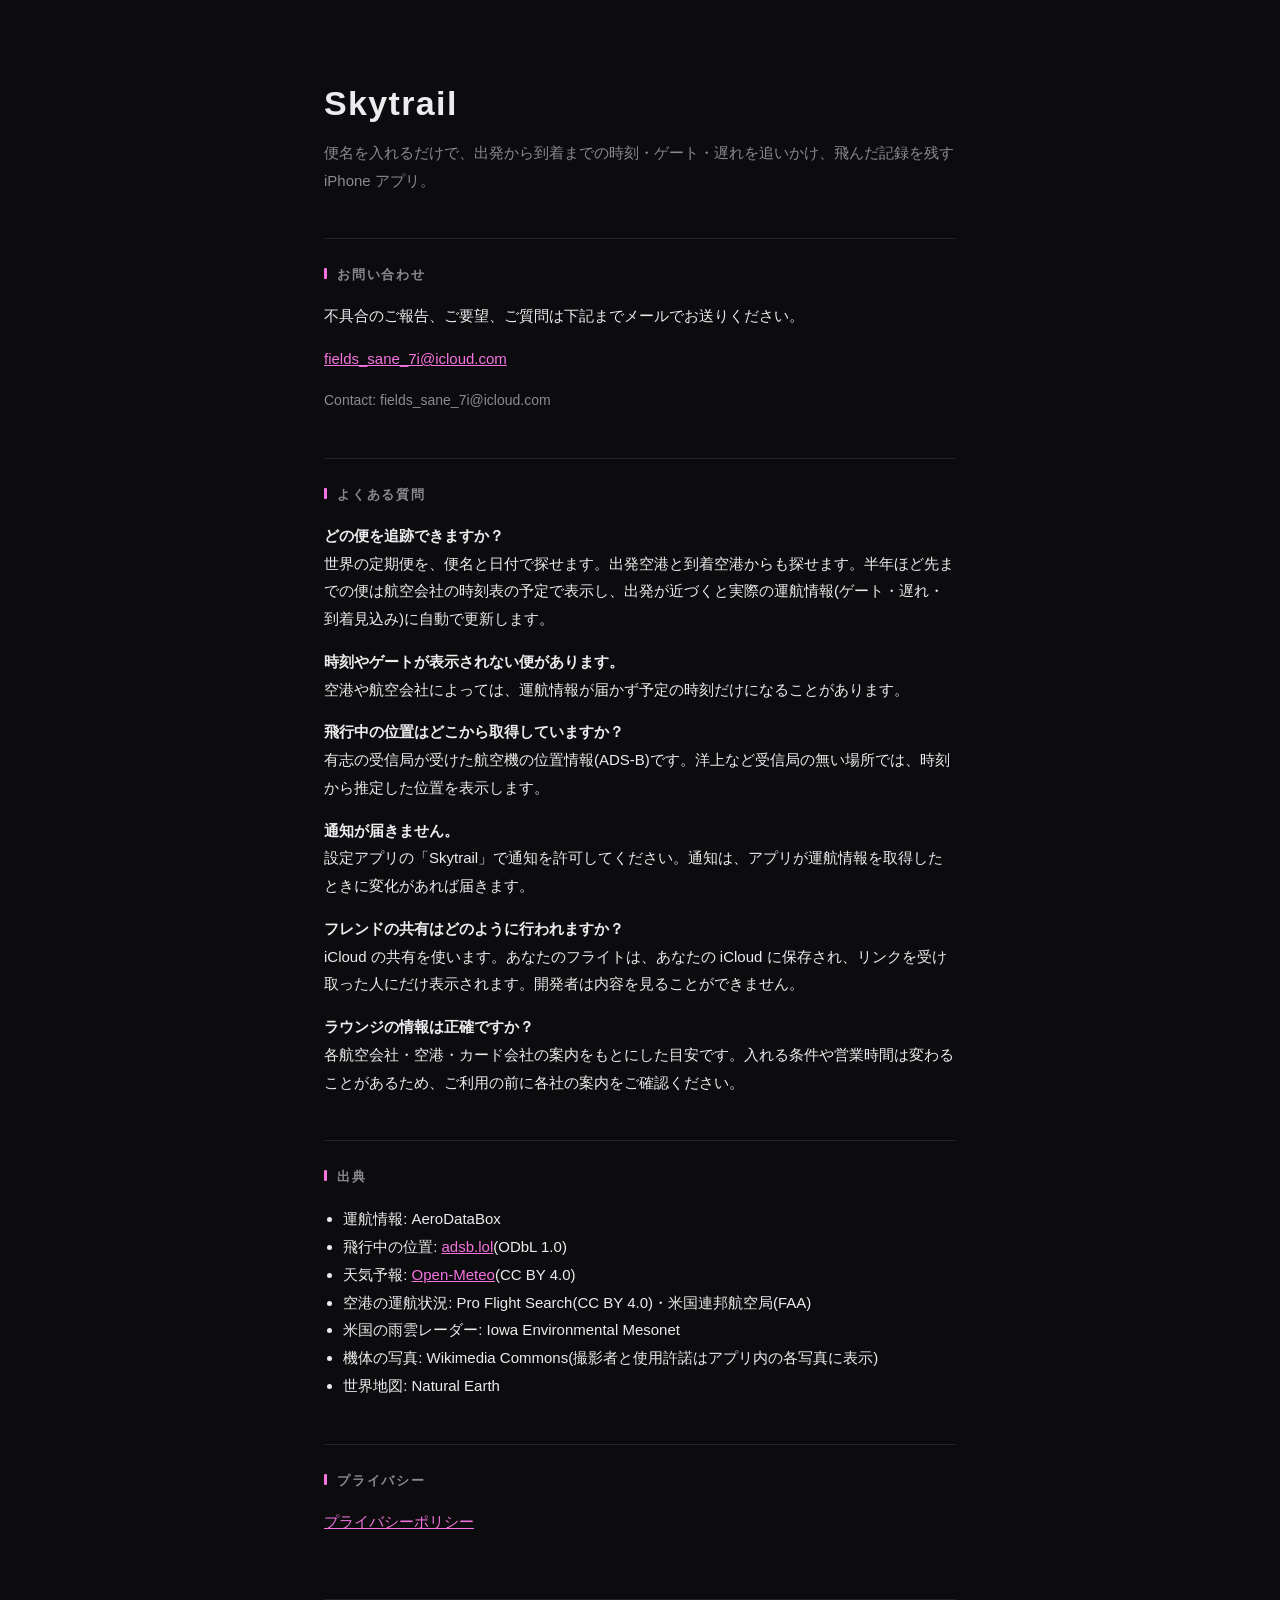
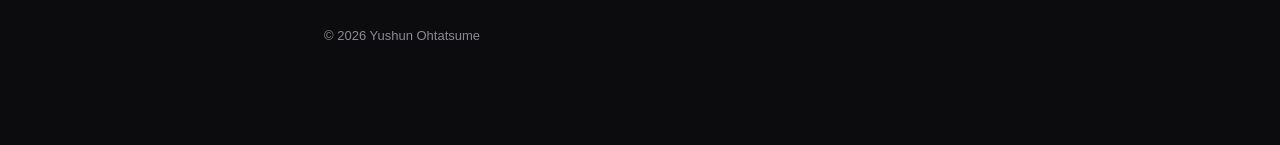
==== index.html @ 8d168e27 "Skytrail サポートとプライバシーポリシー Co-Authored-By: Claude Opus 5.5 <noreply@anthropic.com>" ====
<!DOCTYPE html>
<html lang="ja">
<head>
<meta charset="utf-8">
<meta name="viewport" content="width=device-width, initial-scale=1">
<title>Skytrail — サポート</title>
<link rel="stylesheet" href="style.css">
</head>
<body>
<main>
  <div class="mark">Skytrail</div>
  <p class="lead">便名を入れるだけで、出発から到着までの時刻・ゲート・遅れを追いかけ、飛んだ記録を残す iPhone アプリ。</p>

  <h2>お問い合わせ</h2>
  <p>不具合のご報告、ご要望、ご質問は下記までメールでお送りください。</p>
  <p><a href="mailto:fields_sane_7i@icloud.com">fields_sane_7i@icloud.com</a></p>
  <p class="en">Contact: fields_sane_7i@icloud.com</p>

  <h2>よくある質問</h2>
  <p><strong>どの便を追跡できますか？</strong><br>世界の定期便を、便名と日付で探せます。出発空港と到着空港からも探せます。半年ほど先までの便は航空会社の時刻表の予定で表示し、出発が近づくと実際の運航情報(ゲート・遅れ・到着見込み)に自動で更新します。</p>
  <p><strong>時刻やゲートが表示されない便があります。</strong><br>空港や航空会社によっては、運航情報が届かず予定の時刻だけになることがあります。</p>
  <p><strong>飛行中の位置はどこから取得していますか？</strong><br>有志の受信局が受けた航空機の位置情報(ADS-B)です。洋上など受信局の無い場所では、時刻から推定した位置を表示します。</p>
  <p><strong>通知が届きません。</strong><br>設定アプリの「Skytrail」で通知を許可してください。通知は、アプリが運航情報を取得したときに変化があれば届きます。</p>
  <p><strong>フレンドの共有はどのように行われますか？</strong><br>iCloud の共有を使います。あなたのフライトは、あなたの iCloud に保存され、リンクを受け取った人にだけ表示されます。開発者は内容を見ることができません。</p>
  <p><strong>ラウンジの情報は正確ですか？</strong><br>各航空会社・空港・カード会社の案内をもとにした目安です。入れる条件や営業時間は変わることがあるため、ご利用の前に各社の案内をご確認ください。</p>

  <h2>出典</h2>
  <ul>
    <li>運航情報: AeroDataBox</li>
    <li>飛行中の位置: <a href="https://adsb.lol/">adsb.lol</a>(ODbL 1.0)</li>
    <li>天気予報: <a href="https://open-meteo.com/">Open-Meteo</a>(CC BY 4.0)</li>
    <li>空港の運航状況: Pro Flight Search(CC BY 4.0)・米国連邦航空局(FAA)</li>
    <li>米国の雨雲レーダー: Iowa Environmental Mesonet</li>
    <li>機体の写真: Wikimedia Commons(撮影者と使用許諾はアプリ内の各写真に表示)</li>
    <li>世界地図: Natural Earth</li>
  </ul>

  <h2>プライバシー</h2>
  <p><a href="privacy.html">プライバシーポリシー</a></p>

  <footer>© 2026 Yushun Ohtatsume</footer>
</main>
</body>
</html>
---- style.css ----
:root { --bg:#0c0c0e; --ink:#ececee; --mid:#8a8a90; --line:#232327; --accent:#f573e0; }
* { box-sizing: border-box; }
body { margin:0; background:var(--bg); color:var(--ink);
  font-family:-apple-system,BlinkMacSystemFont,"Hiragino Sans","Noto Sans JP",sans-serif;
  line-height:1.85; -webkit-font-smoothing:antialiased; }
main { max-width:680px; margin:0 auto; padding:72px 24px 96px; }
.mark { font-size:34px; font-weight:700; letter-spacing:0.04em; }
.lead { color:var(--mid); margin-top:4px; }
h2 { font-size:13px; letter-spacing:0.14em; color:var(--mid); margin:44px 0 12px; padding-top:24px; border-top:1px solid var(--line); }
h2::before { content:""; display:inline-block; width:3px; height:11px; background:var(--accent); margin-right:10px; border-radius:1px; }
p, li { font-size:15px; }
ul { padding-left:1.2em; }
a { color:var(--accent); }
code { font-family:ui-monospace,SFMono-Regular,Menlo,monospace; font-size:13px; color:var(--mid); }
.en { color:var(--mid); font-size:14px; }
footer { margin-top:64px; padding-top:24px; border-top:1px solid var(--line); color:var(--mid); font-size:13px; }
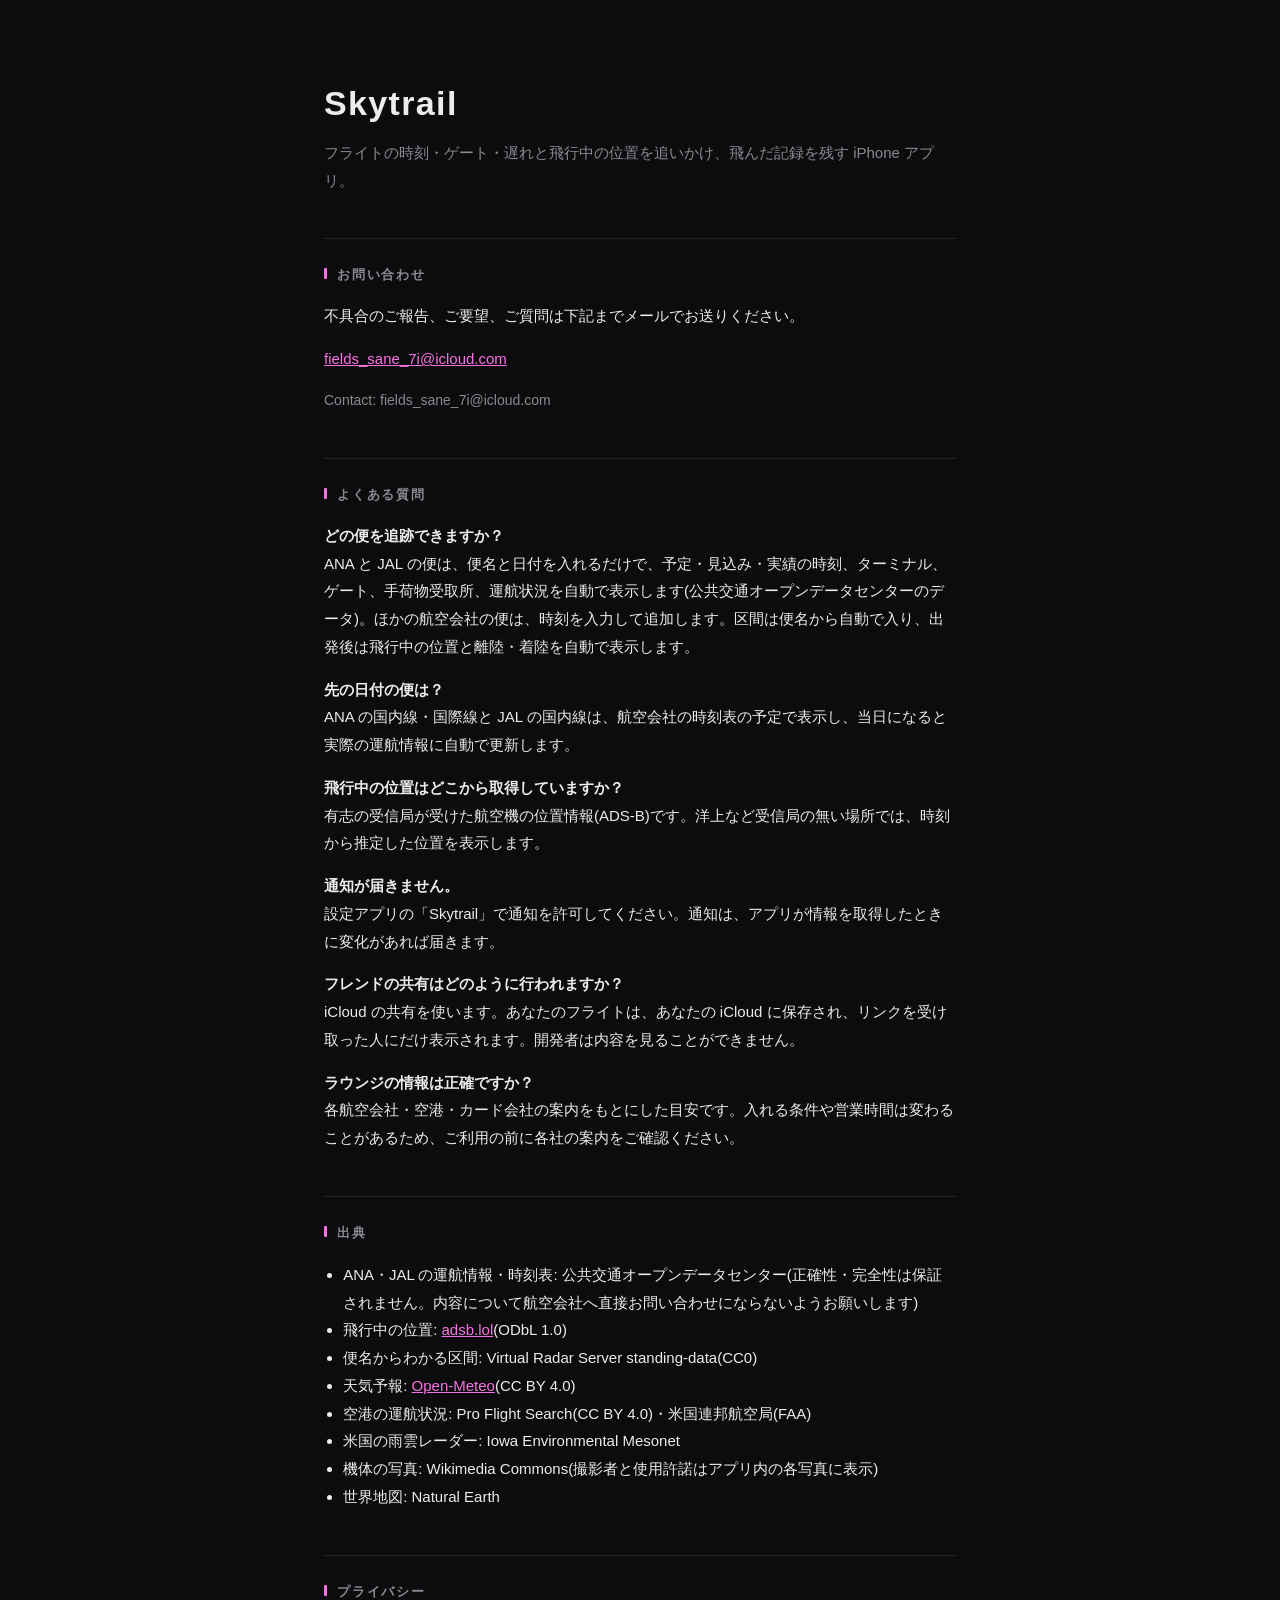
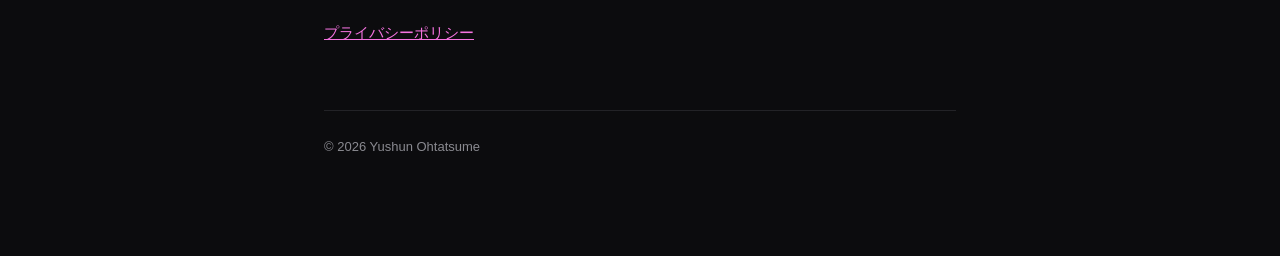
==== commit 32d8771c: "データの取り方を公共交通オープンデータ・adsb.lol・VRS standing-data に合わせて改定 Co-Authored-By: Claude Opus 5.5 <noreply@anth" ====
--- a/index.html
+++ b/index.html
@@ -9,7 +9,7 @@
 <body>
 <main>
   <div class="mark">Skytrail</div>
-  <p class="lead">便名を入れるだけで、出発から到着までの時刻・ゲート・遅れを追いかけ、飛んだ記録を残す iPhone アプリ。</p>
+  <p class="lead">フライトの時刻・ゲート・遅れと飛行中の位置を追いかけ、飛んだ記録を残す iPhone アプリ。</p>
 
   <h2>お問い合わせ</h2>
   <p>不具合のご報告、ご要望、ご質問は下記までメールでお送りください。</p>
@@ -17,17 +17,18 @@
   <p class="en">Contact: fields_sane_7i@icloud.com</p>
 
   <h2>よくある質問</h2>
-  <p><strong>どの便を追跡できますか？</strong><br>世界の定期便を、便名と日付で探せます。出発空港と到着空港からも探せます。半年ほど先までの便は航空会社の時刻表の予定で表示し、出発が近づくと実際の運航情報(ゲート・遅れ・到着見込み)に自動で更新します。</p>
-  <p><strong>時刻やゲートが表示されない便があります。</strong><br>空港や航空会社によっては、運航情報が届かず予定の時刻だけになることがあります。</p>
+  <p><strong>どの便を追跡できますか？</strong><br>ANA と JAL の便は、便名と日付を入れるだけで、予定・見込み・実績の時刻、ターミナル、ゲート、手荷物受取所、運航状況を自動で表示します(公共交通オープンデータセンターのデータ)。ほかの航空会社の便は、時刻を入力して追加します。区間は便名から自動で入り、出発後は飛行中の位置と離陸・着陸を自動で表示します。</p>
+  <p><strong>先の日付の便は？</strong><br>ANA の国内線・国際線と JAL の国内線は、航空会社の時刻表の予定で表示し、当日になると実際の運航情報に自動で更新します。</p>
   <p><strong>飛行中の位置はどこから取得していますか？</strong><br>有志の受信局が受けた航空機の位置情報(ADS-B)です。洋上など受信局の無い場所では、時刻から推定した位置を表示します。</p>
-  <p><strong>通知が届きません。</strong><br>設定アプリの「Skytrail」で通知を許可してください。通知は、アプリが運航情報を取得したときに変化があれば届きます。</p>
+  <p><strong>通知が届きません。</strong><br>設定アプリの「Skytrail」で通知を許可してください。通知は、アプリが情報を取得したときに変化があれば届きます。</p>
   <p><strong>フレンドの共有はどのように行われますか？</strong><br>iCloud の共有を使います。あなたのフライトは、あなたの iCloud に保存され、リンクを受け取った人にだけ表示されます。開発者は内容を見ることができません。</p>
   <p><strong>ラウンジの情報は正確ですか？</strong><br>各航空会社・空港・カード会社の案内をもとにした目安です。入れる条件や営業時間は変わることがあるため、ご利用の前に各社の案内をご確認ください。</p>
 
   <h2>出典</h2>
   <ul>
-    <li>運航情報: AeroDataBox</li>
+    <li>ANA・JAL の運航情報・時刻表: 公共交通オープンデータセンター(正確性・完全性は保証されません。内容について航空会社へ直接お問い合わせにならないようお願いします)</li>
     <li>飛行中の位置: <a href="https://adsb.lol/">adsb.lol</a>(ODbL 1.0)</li>
+    <li>便名からわかる区間: Virtual Radar Server standing-data(CC0)</li>
     <li>天気予報: <a href="https://open-meteo.com/">Open-Meteo</a>(CC BY 4.0)</li>
     <li>空港の運航状況: Pro Flight Search(CC BY 4.0)・米国連邦航空局(FAA)</li>
     <li>米国の雨雲レーダー: Iowa Environmental Mesonet</li>
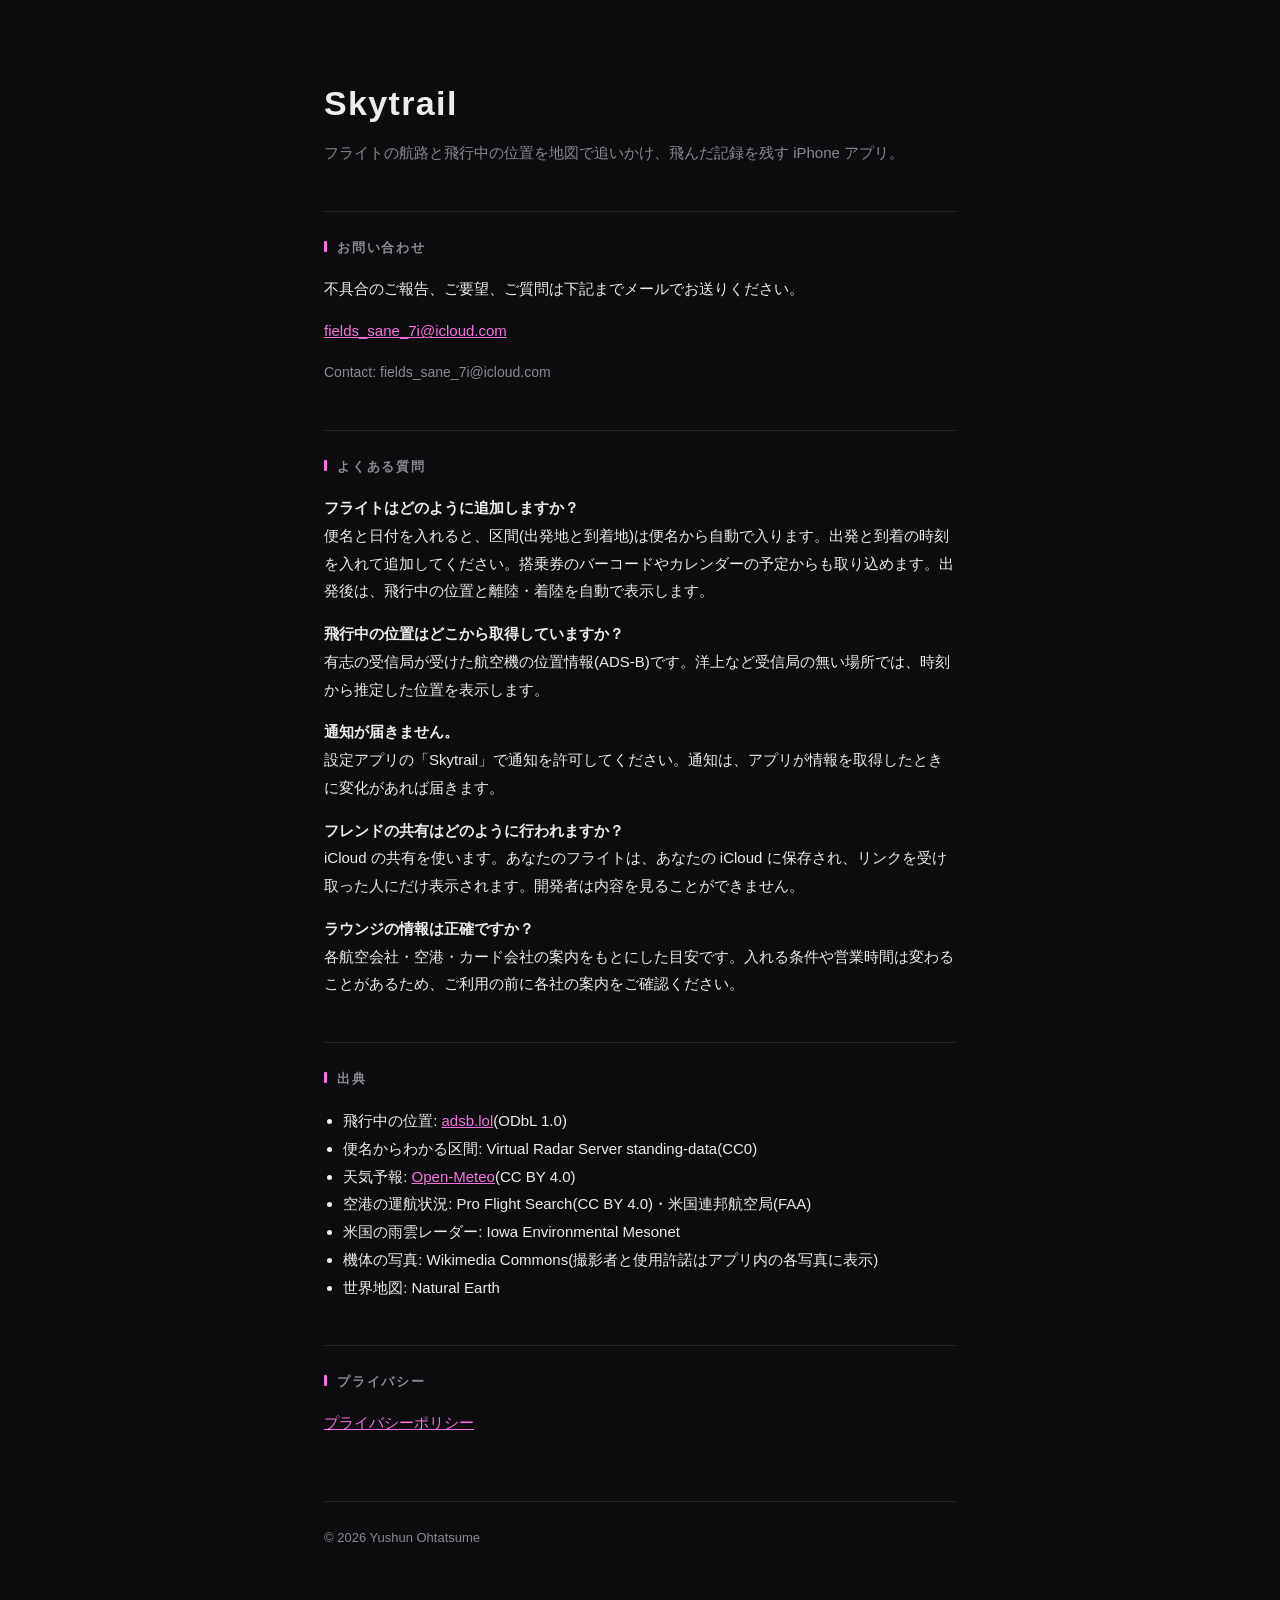
==== commit 5db02053: "1.0 の機能に合わせて改定(運航情報の自動取得は次の版) Co-Authored-By: Claude Opus 5.5 <noreply@anthropic.com>" ====
--- a/index.html
+++ b/index.html
@@ -9,7 +9,7 @@
 <body>
 <main>
   <div class="mark">Skytrail</div>
-  <p class="lead">フライトの時刻・ゲート・遅れと飛行中の位置を追いかけ、飛んだ記録を残す iPhone アプリ。</p>
+  <p class="lead">フライトの航路と飛行中の位置を地図で追いかけ、飛んだ記録を残す iPhone アプリ。</p>
 
   <h2>お問い合わせ</h2>
   <p>不具合のご報告、ご要望、ご質問は下記までメールでお送りください。</p>
@@ -17,8 +17,7 @@
   <p class="en">Contact: fields_sane_7i@icloud.com</p>
 
   <h2>よくある質問</h2>
-  <p><strong>どの便を追跡できますか？</strong><br>ANA と JAL の便は、便名と日付を入れるだけで、予定・見込み・実績の時刻、ターミナル、ゲート、手荷物受取所、運航状況を自動で表示します(公共交通オープンデータセンターのデータ)。ほかの航空会社の便は、時刻を入力して追加します。区間は便名から自動で入り、出発後は飛行中の位置と離陸・着陸を自動で表示します。</p>
-  <p><strong>先の日付の便は？</strong><br>ANA の国内線・国際線と JAL の国内線は、航空会社の時刻表の予定で表示し、当日になると実際の運航情報に自動で更新します。</p>
+  <p><strong>フライトはどのように追加しますか？</strong><br>便名と日付を入れると、区間(出発地と到着地)は便名から自動で入ります。出発と到着の時刻を入れて追加してください。搭乗券のバーコードやカレンダーの予定からも取り込めます。出発後は、飛行中の位置と離陸・着陸を自動で表示します。</p>
   <p><strong>飛行中の位置はどこから取得していますか？</strong><br>有志の受信局が受けた航空機の位置情報(ADS-B)です。洋上など受信局の無い場所では、時刻から推定した位置を表示します。</p>
   <p><strong>通知が届きません。</strong><br>設定アプリの「Skytrail」で通知を許可してください。通知は、アプリが情報を取得したときに変化があれば届きます。</p>
   <p><strong>フレンドの共有はどのように行われますか？</strong><br>iCloud の共有を使います。あなたのフライトは、あなたの iCloud に保存され、リンクを受け取った人にだけ表示されます。開発者は内容を見ることができません。</p>
@@ -26,7 +25,6 @@
 
   <h2>出典</h2>
   <ul>
-    <li>ANA・JAL の運航情報・時刻表: 公共交通オープンデータセンター(正確性・完全性は保証されません。内容について航空会社へ直接お問い合わせにならないようお願いします)</li>
     <li>飛行中の位置: <a href="https://adsb.lol/">adsb.lol</a>(ODbL 1.0)</li>
     <li>便名からわかる区間: Virtual Radar Server standing-data(CC0)</li>
     <li>天気予報: <a href="https://open-meteo.com/">Open-Meteo</a>(CC BY 4.0)</li>
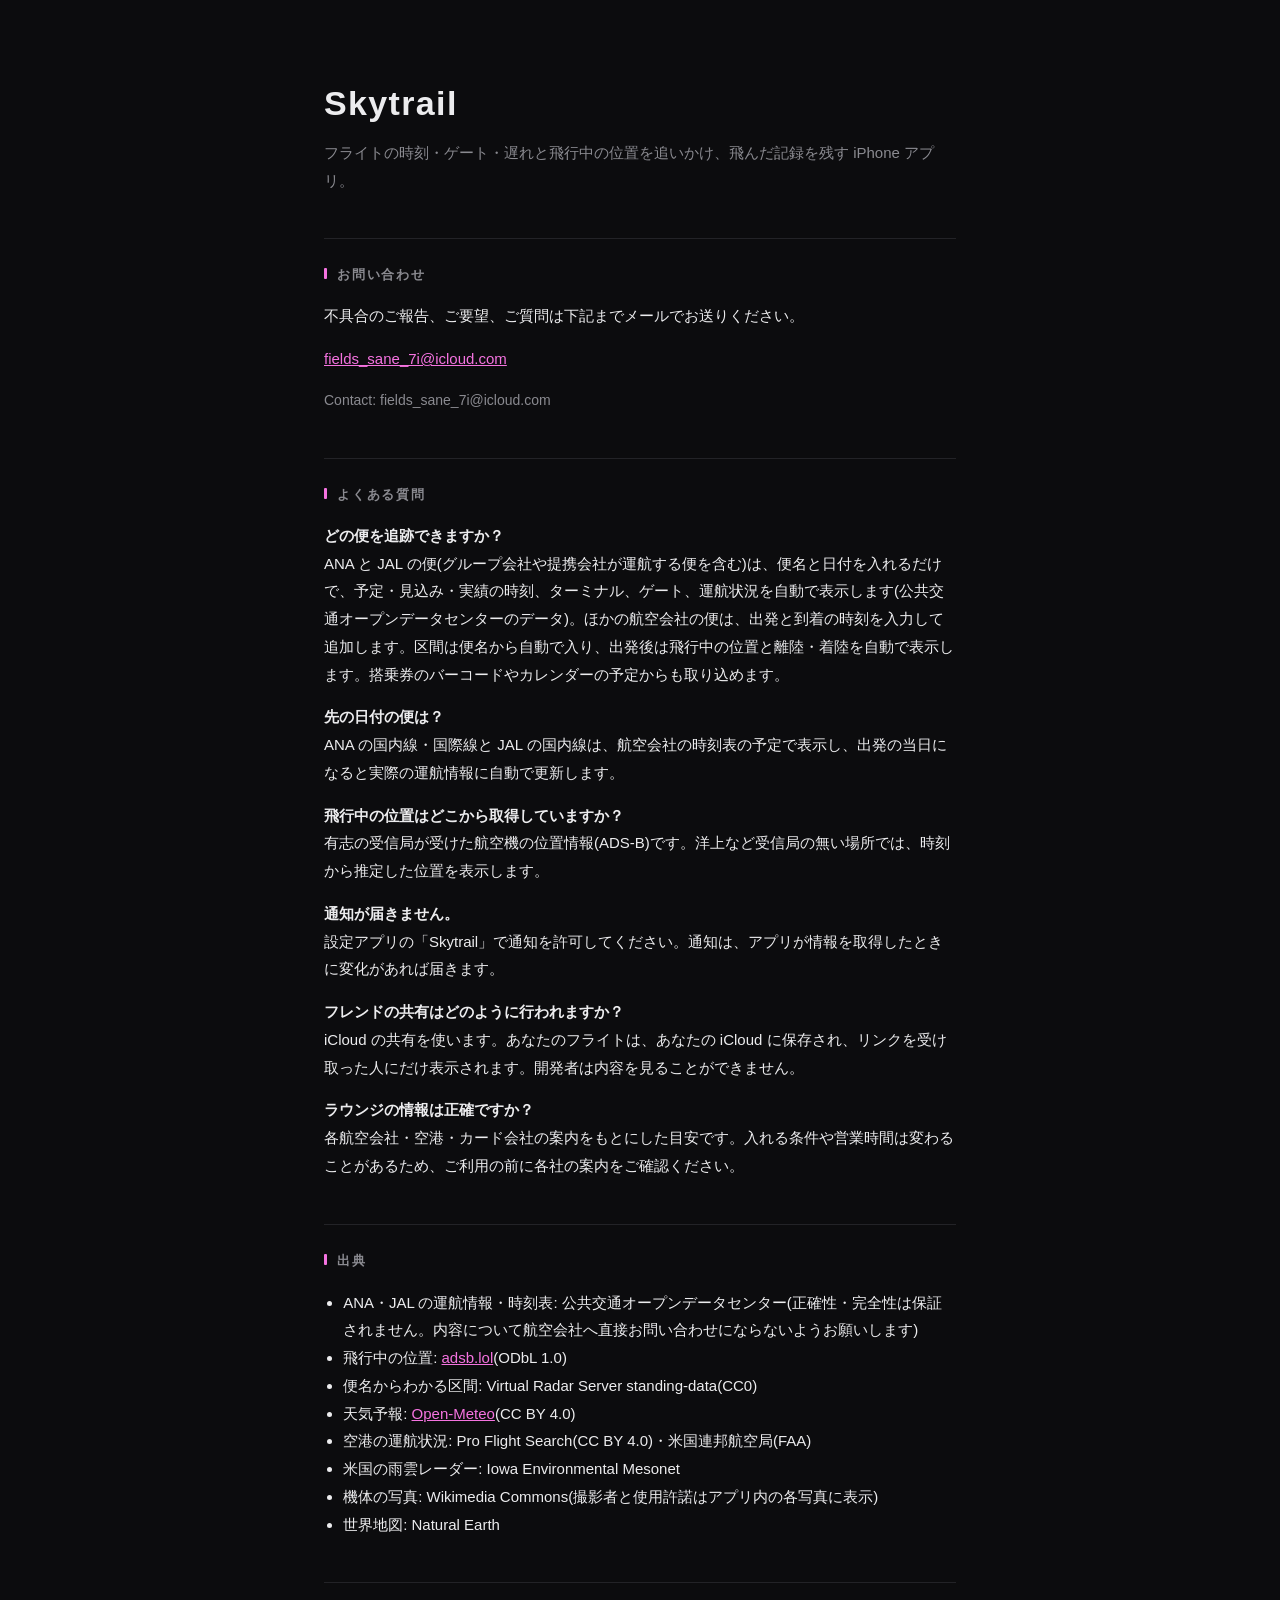
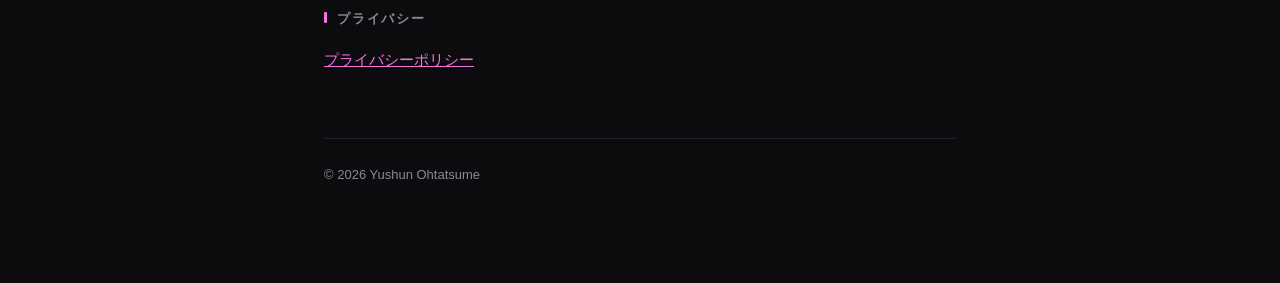
==== commit d6b076e9: "1.1 に合わせて改定(ANA・JAL の運航情報=公共交通オープンデータセンター・中継サーバー) Co-Authored-By: Claude Opus 5.5 <noreply@anthropic" ====
--- a/index.html
+++ b/index.html
@@ -9,7 +9,7 @@
 <body>
 <main>
   <div class="mark">Skytrail</div>
-  <p class="lead">フライトの航路と飛行中の位置を地図で追いかけ、飛んだ記録を残す iPhone アプリ。</p>
+  <p class="lead">フライトの時刻・ゲート・遅れと飛行中の位置を追いかけ、飛んだ記録を残す iPhone アプリ。</p>
 
   <h2>お問い合わせ</h2>
   <p>不具合のご報告、ご要望、ご質問は下記までメールでお送りください。</p>
@@ -17,7 +17,8 @@
   <p class="en">Contact: fields_sane_7i@icloud.com</p>
 
   <h2>よくある質問</h2>
-  <p><strong>フライトはどのように追加しますか？</strong><br>便名と日付を入れると、区間(出発地と到着地)は便名から自動で入ります。出発と到着の時刻を入れて追加してください。搭乗券のバーコードやカレンダーの予定からも取り込めます。出発後は、飛行中の位置と離陸・着陸を自動で表示します。</p>
+  <p><strong>どの便を追跡できますか？</strong><br>ANA と JAL の便(グループ会社や提携会社が運航する便を含む)は、便名と日付を入れるだけで、予定・見込み・実績の時刻、ターミナル、ゲート、運航状況を自動で表示します(公共交通オープンデータセンターのデータ)。ほかの航空会社の便は、出発と到着の時刻を入力して追加します。区間は便名から自動で入り、出発後は飛行中の位置と離陸・着陸を自動で表示します。搭乗券のバーコードやカレンダーの予定からも取り込めます。</p>
+  <p><strong>先の日付の便は？</strong><br>ANA の国内線・国際線と JAL の国内線は、航空会社の時刻表の予定で表示し、出発の当日になると実際の運航情報に自動で更新します。</p>
   <p><strong>飛行中の位置はどこから取得していますか？</strong><br>有志の受信局が受けた航空機の位置情報(ADS-B)です。洋上など受信局の無い場所では、時刻から推定した位置を表示します。</p>
   <p><strong>通知が届きません。</strong><br>設定アプリの「Skytrail」で通知を許可してください。通知は、アプリが情報を取得したときに変化があれば届きます。</p>
   <p><strong>フレンドの共有はどのように行われますか？</strong><br>iCloud の共有を使います。あなたのフライトは、あなたの iCloud に保存され、リンクを受け取った人にだけ表示されます。開発者は内容を見ることができません。</p>
@@ -25,6 +26,7 @@
 
   <h2>出典</h2>
   <ul>
+    <li>ANA・JAL の運航情報・時刻表: 公共交通オープンデータセンター(正確性・完全性は保証されません。内容について航空会社へ直接お問い合わせにならないようお願いします)</li>
     <li>飛行中の位置: <a href="https://adsb.lol/">adsb.lol</a>(ODbL 1.0)</li>
     <li>便名からわかる区間: Virtual Radar Server standing-data(CC0)</li>
     <li>天気予報: <a href="https://open-meteo.com/">Open-Meteo</a>(CC BY 4.0)</li>
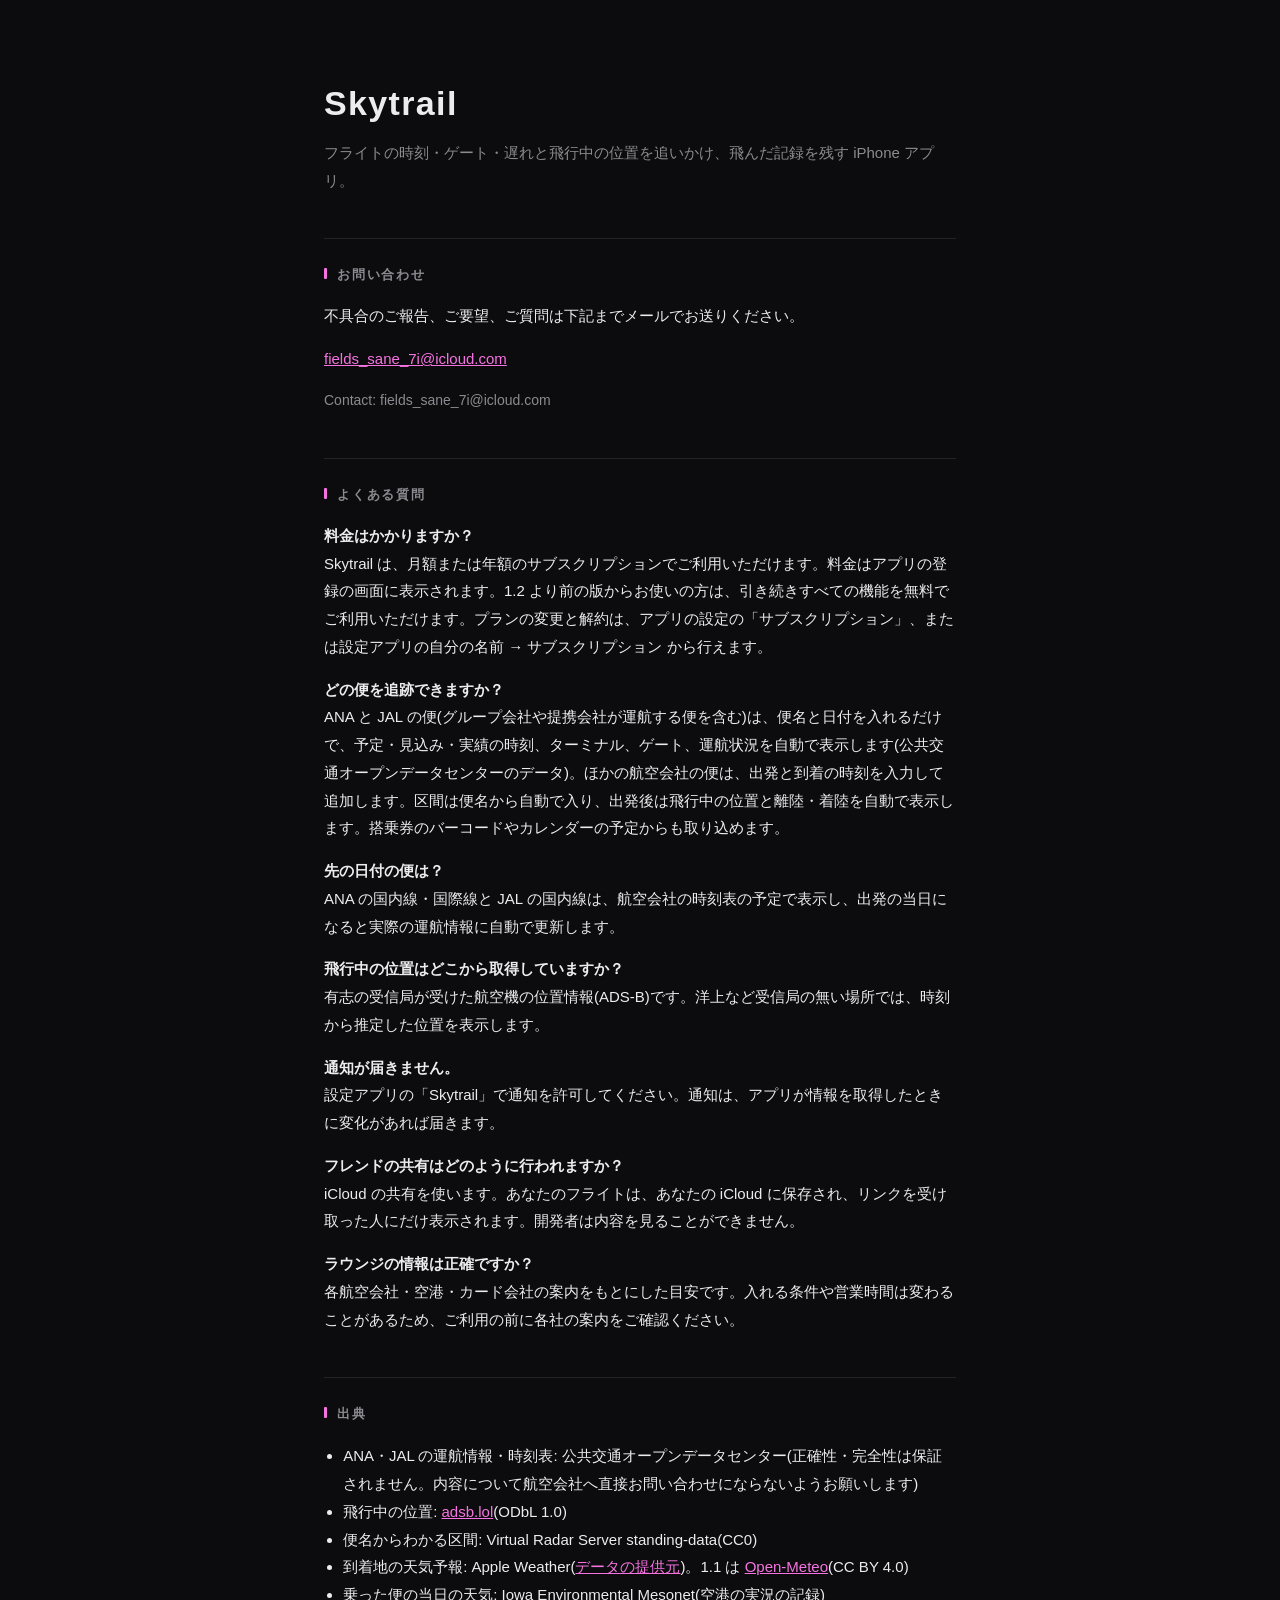
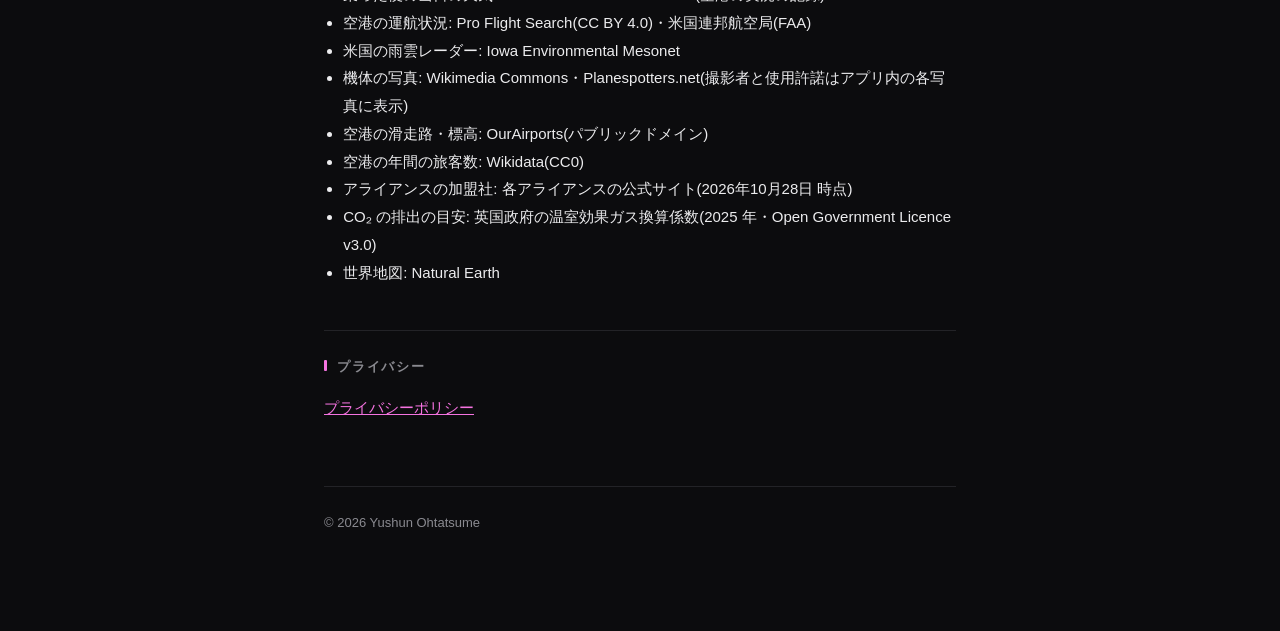
==== commit e8bed5d0: "1.2 に合わせて改定(サブスクリプション・中継を Netlify に・到着地の天気を Apple Weather に・出典の追加) 1.1 のままの人が使う Vercel の中継と Open-Met" ====
--- a/index.html
+++ b/index.html
@@ -17,6 +17,7 @@
   <p class="en">Contact: fields_sane_7i@icloud.com</p>
 
   <h2>よくある質問</h2>
+  <p><strong>料金はかかりますか？</strong><br>Skytrail は、月額または年額のサブスクリプションでご利用いただけます。料金はアプリの登録の画面に表示されます。1.2 より前の版からお使いの方は、引き続きすべての機能を無料でご利用いただけます。プランの変更と解約は、アプリの設定の「サブスクリプション」、または設定アプリの自分の名前 → サブスクリプション から行えます。</p>
   <p><strong>どの便を追跡できますか？</strong><br>ANA と JAL の便(グループ会社や提携会社が運航する便を含む)は、便名と日付を入れるだけで、予定・見込み・実績の時刻、ターミナル、ゲート、運航状況を自動で表示します(公共交通オープンデータセンターのデータ)。ほかの航空会社の便は、出発と到着の時刻を入力して追加します。区間は便名から自動で入り、出発後は飛行中の位置と離陸・着陸を自動で表示します。搭乗券のバーコードやカレンダーの予定からも取り込めます。</p>
   <p><strong>先の日付の便は？</strong><br>ANA の国内線・国際線と JAL の国内線は、航空会社の時刻表の予定で表示し、出発の当日になると実際の運航情報に自動で更新します。</p>
   <p><strong>飛行中の位置はどこから取得していますか？</strong><br>有志の受信局が受けた航空機の位置情報(ADS-B)です。洋上など受信局の無い場所では、時刻から推定した位置を表示します。</p>
@@ -29,10 +30,15 @@
     <li>ANA・JAL の運航情報・時刻表: 公共交通オープンデータセンター(正確性・完全性は保証されません。内容について航空会社へ直接お問い合わせにならないようお願いします)</li>
     <li>飛行中の位置: <a href="https://adsb.lol/">adsb.lol</a>(ODbL 1.0)</li>
     <li>便名からわかる区間: Virtual Radar Server standing-data(CC0)</li>
-    <li>天気予報: <a href="https://open-meteo.com/">Open-Meteo</a>(CC BY 4.0)</li>
+    <li>到着地の天気予報: Apple Weather(<a href="https://weatherkit.apple.com/legal-attribution.html">データの提供元</a>)。1.1 は <a href="https://open-meteo.com/">Open-Meteo</a>(CC BY 4.0)</li>
+    <li>乗った便の当日の天気: Iowa Environmental Mesonet(空港の実況の記録)</li>
     <li>空港の運航状況: Pro Flight Search(CC BY 4.0)・米国連邦航空局(FAA)</li>
     <li>米国の雨雲レーダー: Iowa Environmental Mesonet</li>
-    <li>機体の写真: Wikimedia Commons(撮影者と使用許諾はアプリ内の各写真に表示)</li>
+    <li>機体の写真: Wikimedia Commons・Planespotters.net(撮影者と使用許諾はアプリ内の各写真に表示)</li>
+    <li>空港の滑走路・標高: OurAirports(パブリックドメイン)</li>
+    <li>空港の年間の旅客数: Wikidata(CC0)</li>
+    <li>アライアンスの加盟社: 各アライアンスの公式サイト(2026年10月28日 時点)</li>
+    <li>CO₂ の排出の目安: 英国政府の温室効果ガス換算係数(2025 年・Open Government Licence v3.0)</li>
     <li>世界地図: Natural Earth</li>
   </ul>
 
